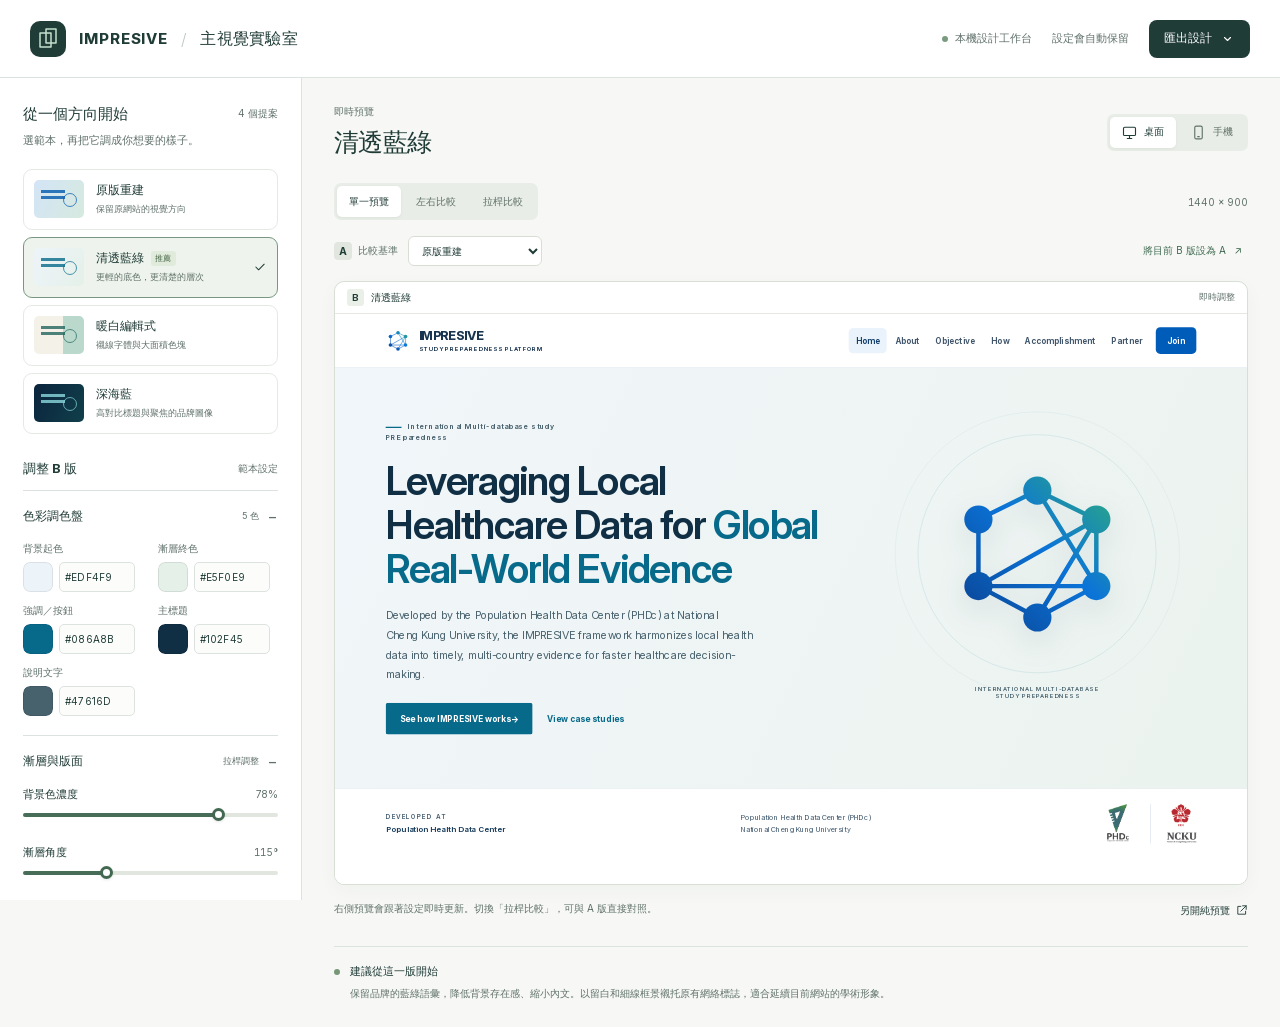
==== index.html @ 1b141976 "Initial commit" ====
<!doctype html>
<html lang="zh-Hant">
<head>
  <meta charset="utf-8">
  <meta name="viewport" content="width=device-width, initial-scale=1">
  <meta name="description" content="IMPRESIVE 首頁主視覺比較與即時調色工具">
  <title>IMPRESIVE — 主視覺實驗室</title>
  <link rel="icon" href="data:image/svg+xml,%3Csvg xmlns='http://www.w3.org/2000/svg' viewBox='0 0 40 40'%3E%3Crect width='40' height='40' rx='10' fill='%23203c37'/%3E%3Cpath d='M12 12h16v16H12z' fill='none' stroke='%23b7dbc9' stroke-width='2'/%3E%3C/svg%3E">
  <link rel="stylesheet" href="studio.css">
</head>
<body id="top">
  <header class="studio-header">
    <a class="studio-brand" href="#top" aria-label="IMPRESIVE 主視覺實驗室首頁">
      <svg class="studio-mark" viewBox="0 0 36 36" aria-hidden="true"><rect width="36" height="36" rx="10" fill="currentColor"/><path d="M10 12h11v14H10zM16 8h10v14H16z" fill="none" stroke="#c4e0ce" stroke-width="1.5"/></svg>
      <span><strong>IMPRESIVE</strong><span class="brand-divider">/</span><span>主視覺實驗室</span></span>
    </a>
    <div class="header-actions"><span class="local-badge"><i></i>本機設計工作台</span><span id="saveStatus" class="save-status" role="status">設定會自動保留</span>
      <details class="export-menu" id="exportMenu"><summary class="button button-dark">匯出設計 <svg viewBox="0 0 20 20" aria-hidden="true"><path d="m6 8 4 4 4-4"/></svg></summary><div class="export-options">
        <button type="button" id="downloadHtml">下載 B 版 HTML<span>含字型與圖像，可離線開啟</span></button>
        <button type="button" id="copyCss">複製 B 版 CSS 變數<span>保留目前色彩與版面參數</span></button>
        <button type="button" id="downloadJson">下載 A/B 設定 JSON</button>
        <button type="button" id="importJson">載入設定 JSON</button>
      </div></details>
    </div>
  </header>
  <main class="workbench">
    <aside class="controls" aria-label="主視覺調整控制台">
      <section class="preset-section">
        <div class="section-title"><h1>從一個方向開始</h1><span>4 個提案</span></div>
        <p class="section-description">選範本，再把它調成你想要的樣子。</p>
        <div id="presetList" class="preset-list" aria-label="設計範本"></div>
      </section>
      <div class="custom-title"><h2>調整 B 版</h2><span id="customBadge">範本設定</span></div>
      <details class="control-section" open><summary>色彩調色盤<span>5 色</span></summary><div id="colorControls" class="color-controls"></div></details>
      <details class="control-section" open><summary>漸層與版面<span>拉桿調整</span></summary><div id="rangeControls" class="range-controls"></div></details>
      <div class="switch-row"><label for="animateLogo">標誌動畫</label><input id="animateLogo" type="checkbox" role="switch"><span class="switch-visual" aria-hidden="true"></span></div>
      <div id="contrastStatus" class="contrast-status" role="status"></div>
      <div class="controls-footer"><button id="resetPreset" type="button" class="button button-outline">還原此範本</button><p>調整只影響比較頁，原網站維持原樣。</p></div>
    </aside>
    <section class="preview-workspace" aria-label="設計預覽與比較">
      <div class="preview-heading"><div><div class="preview-label">即時預覽 <span id="modifiedDot" hidden>已自訂</span></div><h2 id="currentName">清透藍綠</h2></div><div class="device-toggle" role="group" aria-label="預覽裝置"><button type="button" data-device="desktop" aria-pressed="true"><svg viewBox="0 0 20 20" aria-hidden="true"><rect x="2" y="3" width="16" height="11" rx="1.5"/><path d="M7 18h6M10 14v4"/></svg>桌面</button><button type="button" data-device="mobile" aria-pressed="false"><svg viewBox="0 0 20 20" aria-hidden="true"><rect x="5" y="1.5" width="10" height="17" rx="2"/><path d="M9 15.5h2"/></svg>手機</button></div></div>
      <div class="preview-toolbar"><div class="view-toggle" role="group" aria-label="比較模式"><button type="button" data-mode="single" aria-pressed="true">單一預覽</button><button type="button" data-mode="side" aria-pressed="false">左右比較</button><button type="button" data-mode="wipe" aria-pressed="false">拉桿比較</button></div><span id="canvasSize">1440 × 900</span></div>
      <div class="reference-bar"><label for="referencePreset"><strong>A</strong> 比較基準</label><select id="referencePreset" aria-label="A 版比較基準"><option value="original">原版重建</option><option value="refined">清透藍綠</option><option value="editorial">暖白編輯式</option><option value="navy">深海藍</option><option value="snapshot" hidden>已固定的自訂版本</option></select><button type="button" id="pinReference">將目前 B 版設為 A <span aria-hidden="true">↗</span></button></div>
      <div class="canvas-area" id="canvasArea"><div id="stage" class="stage" data-mode="single" data-device="desktop">
        <div class="preview-pane pane-a"><div class="pane-caption"><span class="version-label">A</span><strong id="referenceName">原版重建</strong><span>比較基準</span></div><div class="frame-shell" id="shellA"><iframe id="frameA" title="A 版：固定比較基準" sandbox="allow-scripts allow-popups allow-popups-to-escape-sandbox"></iframe></div></div>
        <div class="preview-pane pane-b"><div class="pane-caption"><span class="version-label">B</span><strong id="versionName">清透藍綠</strong><span>即時調整</span></div><div class="frame-shell" id="shellB"><iframe id="frameB" title="B 版：目前調整中的主視覺" sandbox="allow-scripts allow-popups allow-popups-to-escape-sandbox"></iframe></div></div>
        <div class="wipe-control" id="wipeControl" hidden><div class="wipe-line"><span><svg viewBox="0 0 32 20" aria-hidden="true"><path d="m10 5-5 5 5 5m12-10 5 5-5 5M16 3v14"/></svg></span></div><input type="range" min="0" max="100" value="50" id="wipeRange" aria-label="拖曳調整 A/B 比較分界" aria-valuetext="左側 A 版 50%，右側 B 版 50%"></div>
      </div></div>
      <div class="preview-footnote"><p id="previewHint">右側預覽會跟著設定即時更新。切換「拉桿比較」，可與 A 版直接對照。</p><button type="button" id="openPreview">另開純預覽 <svg viewBox="0 0 20 20" aria-hidden="true"><path d="M11 3h6v6M17 3l-9 9M8 4H3v13h13v-5"/></svg></button></div>
      <div class="direction-note"><span class="note-dot"></span><div><strong id="directionTitle">建議從這一版開始</strong><p id="directionDescription">以更輕的背景襯托品牌藍綠，縮小內文，讓標題與網絡標誌各自有清楚的位置。</p></div></div>
    </section>
  </main>
  <div id="toast" class="toast" role="status" hidden></div>
  <input id="importFile" type="file" accept=".json,application/json" hidden>
  <noscript><p class="noscript">請啟用 JavaScript 以使用即時調色與比較功能。</p></noscript>
  <script src="assets.js"></script>
  <script src="hero-preview.js"></script>
  <script src="studio.js"></script>
</body>
</html>
---- studio.css ----
:root{--paper:#f7f8f6;--panel:#fff;--ink:#203c37;--muted:#60716a;--line:#dce3de;--subtle:#edf1ed;--green:#295548;--focus:#197658;--radius:8px;color-scheme:light;font-family:StudioInter,'Microsoft JhengHei','PingFang TC',sans-serif;color:var(--ink);background:var(--paper);font-synthesis:none}
*{box-sizing:border-box}body{margin:0}button,input,select,summary{font:inherit}button,select,summary,input[type=color],input[type=range]{cursor:pointer}button,a,input,select,summary{-webkit-tap-highlight-color:transparent}button{color:inherit}button:disabled{opacity:.5;cursor:default}a{color:inherit;text-decoration:none}button:focus-visible,a:focus-visible,input:focus-visible,select:focus-visible,summary:focus-visible{outline:3px solid #83bba2;outline-offset:3px}button:active{transform:translateY(1px)}::selection{color:#fff;background:#346b57}*{scrollbar-width:thin;scrollbar-color:#bac8bd transparent}svg{width:20px;height:20px;fill:none;stroke:currentColor;stroke-width:1.5;stroke-linecap:round;stroke-linejoin:round;flex-shrink:0}h1,h2,p{margin:0}button{border:0;background:transparent}button,input,select{min-height:36px}input,select{caret-color:var(--focus)}[hidden]{display:none!important}
.studio-header{height:78px;display:flex;align-items:center;justify-content:space-between;gap:20px;padding:0 30px;border-bottom:1px solid var(--line);background:var(--panel)}.studio-brand{display:flex;align-items:center;gap:13px;white-space:nowrap}.studio-mark{width:36px;height:36px;stroke:none}.studio-brand>span{display:flex;align-items:center;gap:13px;font-size:16px;letter-spacing:.015em}.studio-brand strong{font-size:15px;letter-spacing:.06em;font-weight:750}.brand-divider{color:#bdc8c0;font-weight:300}.header-actions{display:flex;gap:20px;align-items:center}.local-badge{font-size:11px;color:var(--muted);display:flex;gap:7px;align-items:center}.local-badge i{width:6px;height:6px;border-radius:50%;background:#7b9b7f}.save-status{font-size:11px;color:var(--muted)}.button{display:inline-flex;align-items:center;justify-content:center;gap:8px;min-height:38px;border-radius:var(--radius);padding:0 15px;font-size:12px;font-weight:650;white-space:nowrap}.button-dark{background:var(--ink);color:#fff}.button-dark:hover{background:#31574c}.button-outline{border:1px solid #cbd7ce;background:#fff}.button-outline:hover{background:var(--subtle)}.export-menu{position:relative}.export-menu summary{list-style:none}.export-menu summary::-webkit-details-marker{display:none}.export-menu svg{width:15px}.export-options{position:absolute;z-index:10;right:0;top:48px;width:250px;padding:7px;border:1px solid var(--line);background:white;border-radius:12px;box-shadow:0 14px 35px #203c371c}.export-options button{display:block;width:100%;text-align:left;padding:12px;border-radius:6px;font-size:12px}.export-options button:hover{background:var(--subtle)}.export-options span{display:block;color:var(--muted);font-size:10px;margin-top:4px}
.workbench{display:grid;grid-template-columns:302px minmax(0,1fr);height:calc(100dvh - 78px);min-height:650px}.controls{overflow-y:auto;background:#fff;border-right:1px solid var(--line);padding:26px 23px 0}.section-title{display:flex;justify-content:space-between;align-items:center;gap:10px}.section-title h1{font-size:15px;font-weight:700}.section-title>span{font-size:10px;color:var(--muted)}.section-description{font-size:11px;line-height:1.8;margin:7px 0 18px;color:var(--muted)}.preset-list{display:grid;gap:7px}.preset{display:flex;align-items:center;text-align:left;gap:12px;min-height:61px;padding:10px;border:1px solid #e5e9e4;border-radius:9px;transition:background .18s,border-color .18s}.preset:hover{background:#f7f9f5;border-color:#b7c8ba}.preset[aria-pressed=true]{background:#eef4ed;border-color:#779780}.preset-art{position:relative;flex-shrink:0;overflow:hidden;width:50px;height:38px;border-radius:5px;background:linear-gradient(115deg,var(--c1),var(--c2))}.preset-art::before{content:'';position:absolute;top:10px;left:7px;width:24px;height:3px;background:var(--c3);box-shadow:0 6px 0 var(--c3);opacity:.8}.preset-art::after{content:'';position:absolute;right:7px;top:13px;width:12px;height:12px;border:1px solid var(--c3);border-radius:50%;opacity:.7}.preset[data-preset=editorial] .preset-art{background:linear-gradient(90deg,var(--c1) 58%,var(--c2) 58%)}.preset-text{flex:1}.preset-title{display:flex;align-items:center;gap:7px;font-size:12px;font-weight:650}.recommended{font-size:8px;letter-spacing:.05em;background:#e0ebdc;color:#456545;border-radius:3px;padding:2px 4px}.preset-subtitle{display:block;font-size:9px;color:var(--muted);margin-top:4px}.preset-check{width:14px;height:14px;opacity:0}.preset[aria-pressed=true] .preset-check{opacity:1}.custom-title{display:flex;align-items:center;justify-content:space-between;margin-top:26px;padding:0 0 12px;border-bottom:1px solid var(--line)}.custom-title h2{font-size:13px}.custom-title span{font-size:10px;color:var(--muted)}.control-section{border-bottom:1px solid var(--line)}.control-section>summary{display:flex;align-items:center;justify-content:space-between;padding:17px 0;font-size:12px;font-weight:650;list-style:none}.control-section>summary::after{content:'−';font-size:16px;line-height:1;font-weight:400;color:var(--muted);margin-left:8px}.control-section:not([open])>summary::after{content:'+'}.control-section>summary>span{margin-left:auto;color:var(--muted);font-weight:400;font-size:9px}.color-controls{display:grid;grid-template-columns:1fr 1fr;gap:12px 14px;padding-bottom:19px}.color-control>label{display:block;margin-bottom:6px;font-size:10px;color:var(--muted)}.color-field{display:flex;align-items:center;gap:6px}.color-field input[type=color]{appearance:none;-webkit-appearance:none;min-height:30px;height:30px;width:30px;flex:0 0 30px;padding:0;background:none;border:0;border-radius:7px;overflow:hidden}.color-field input[type=color]::-webkit-color-swatch-wrapper{padding:0}.color-field input[type=color]::-webkit-color-swatch{border:1px solid #00000015;border-radius:7px}.color-field input[type=color]::-moz-color-swatch{border:1px solid #00000015;border-radius:7px}.color-field input[type=text]{width:76px;min-width:0;min-height:30px;padding:4px 5px;border:1px solid var(--line);border-radius:5px;font-size:10px;letter-spacing:.02em;color:var(--ink);background:#fcfdfb}.color-field input[aria-invalid=true]{border-color:#a94e24;background:#fff7f1}.range-controls{display:grid;gap:17px;padding:0 0 20px}.range-label{display:flex;align-items:center;justify-content:space-between;margin-bottom:8px}.range-label label{font-size:11px}.range-label output{font-size:10px;color:var(--muted);font-variant-numeric:tabular-nums}.range-control input[type=range]{appearance:none;width:100%;display:block;height:4px;min-height:4px;border-radius:4px;background:linear-gradient(to right,#476d58 var(--range-progress,50%),#e1e7df var(--range-progress,50%));margin:11px 0}.range-control input::-webkit-slider-thumb{appearance:none;width:13px;height:13px;border-radius:50%;background:#fff;border:3px solid #42684f;box-shadow:0 1px 3px #203c3720}.range-control input::-moz-range-thumb{width:9px;height:9px;border-radius:50%;background:#fff;border:3px solid #42684f}.switch-row{display:flex;align-items:center;padding:17px 0;position:relative;font-size:11px}.switch-row label{flex:1;cursor:pointer}.switch-row input{position:absolute;right:0;width:34px;height:20px;min-height:20px;margin:0;opacity:0;z-index:2;cursor:pointer}.switch-visual{width:34px;height:20px;border-radius:12px;background:#d8e0d9;position:relative}.switch-visual::after{content:'';position:absolute;left:3px;top:3px;width:14px;height:14px;border-radius:50%;background:#fff;transition:transform .15s}.switch-row input:checked+.switch-visual{background:#42684f}.switch-row input:checked+.switch-visual::after{transform:translateX(14px)}.switch-row input:focus-visible+.switch-visual{outline:3px solid #83bba2;outline-offset:3px}.contrast-status{font-size:10px;line-height:1.7;padding:10px 11px;background:#edf3ed;color:#426448;border-radius:6px}.contrast-status.warning{color:#8b4419;background:#fff0df}.contrast-status strong{display:block;font-weight:650}.controls-footer{padding:18px 0 20px;background:#fff}.controls-footer button{width:100%;font-size:11px}.controls-footer p{font-size:9px;color:var(--muted);line-height:1.7;margin-top:10px;text-align:center}
.preview-workspace{min-width:0;overflow-y:auto;padding:27px 32px 24px;display:flex;flex-direction:column;align-items:stretch}.preview-heading{display:flex;align-items:center;justify-content:space-between;gap:12px}.preview-label{font-size:10px;color:var(--muted);display:flex;gap:9px;align-items:center}.preview-label span{font-size:9px;color:#6c7759;border:1px solid #cbd6bd;border-radius:4px;padding:1px 5px}.preview-heading h2{font-size:25px;letter-spacing:-.025em;font-weight:600;margin-top:7px}.device-toggle,.view-toggle{display:flex;align-items:center;gap:3px;border-radius:7px;padding:3px;background:#e9ede7}.device-toggle button,.view-toggle button{display:flex;align-items:center;justify-content:center;gap:7px;min-height:31px;font-size:10px;padding:0 12px;border-radius:5px;color:var(--muted);white-space:nowrap}.device-toggle button:hover,.view-toggle button:hover{color:var(--ink);background:#f4f6f0}.device-toggle button[aria-pressed=true],.view-toggle button[aria-pressed=true]{color:var(--ink);background:#fff;box-shadow:0 1px 3px #203c3710}.device-toggle svg{width:15px;height:15px}.preview-toolbar{display:flex;justify-content:space-between;align-items:center;gap:14px;margin-top:24px;margin-bottom:16px}.preview-toolbar>span{font-size:10px;color:var(--muted);font-variant-numeric:tabular-nums}.reference-bar{display:flex;align-items:center;gap:10px;margin-bottom:15px;min-height:30px;font-size:10px;color:var(--muted)}.reference-bar label{display:flex;align-items:center;gap:6px;white-space:nowrap}.reference-bar label strong{display:grid;place-items:center;width:18px;height:18px;border-radius:4px;background:#e1e7df;font-size:10px;color:var(--ink)}.reference-bar select{border:1px solid #d7dfd4;background:#fff;color:var(--ink);border-radius:6px;padding:0 23px 0 9px;min-height:30px;max-width:180px;font-size:10px}.reference-bar button{margin-left:auto;font-size:10px;min-height:30px;color:#416b51}.reference-bar button:hover{text-decoration:underline;text-underline-offset:4px}.reference-bar button span{margin-left:5px}.canvas-area{min-width:0;display:flex;justify-content:center;align-items:flex-start;padding:0;background:#e4e9e2;border-radius:10px;box-shadow:0 6px 20px #203c3709;overflow:hidden;border:1px solid #d8e0d6}.stage{width:100%;position:relative;display:grid;grid-template-columns:minmax(0,1fr);gap:16px;background:#e4e9e2}.preview-pane{min-width:0;position:relative;overflow:hidden;background:#fff}.pane-a{display:none}.pane-caption{height:32px;display:flex;align-items:center;gap:7px;padding:0 12px;background:#fff;border-bottom:1px solid #e5e9e2;font-size:10px;color:var(--muted)}.pane-caption strong{font-weight:550;color:var(--ink)}.pane-caption>span:last-child{margin-left:auto;font-size:9px}.version-label{font-size:9px;font-weight:700;width:17px;height:17px;border-radius:3px;background:#eaf0e7;display:grid;place-items:center;color:var(--ink)}.frame-shell{position:relative;overflow:hidden;background:#fff}.frame-shell iframe{position:absolute;top:0;left:0;border:0;width:1440px;height:900px;transform-origin:top left;display:block;background:#fff}.stage[data-mode=side]{grid-template-columns:1fr 1fr;gap:8px}.stage[data-mode=side] .pane-a{display:block}.stage[data-mode=wipe]{display:block}.stage[data-mode=wipe] .pane-a{display:block}.stage[data-mode=wipe] .pane-b{position:absolute;inset:0;clip-path:inset(0 0 0 var(--split,50%))}.stage[data-mode=wipe] .pane-b .pane-caption{justify-content:flex-end}.stage[data-mode=wipe] .pane-b .pane-caption>span:last-child{margin-left:0}.stage[data-mode=wipe] iframe{pointer-events:none}.wipe-control{position:absolute;inset:32px 0 0;z-index:3;--split:50%;pointer-events:none}.wipe-line{position:absolute;left:var(--split);top:0;bottom:0;width:2px;background:#fff;box-shadow:0 0 0 1px #203c3725;transform:translateX(-50%)}.wipe-line>span{display:grid;place-items:center;position:absolute;left:50%;top:50%;transform:translate(-50%,-50%);width:42px;height:42px;border-radius:50%;background:#fff;color:#244c3e;box-shadow:0 3px 16px #14291d30}.wipe-line svg{width:27px;height:20px}.wipe-control input{pointer-events:auto;position:absolute;inset:0;width:100%;height:100%;margin:0;opacity:0;cursor:ew-resize}.wipe-control:focus-within .wipe-line>span{outline:4px solid #83bba2}.stage[data-device=mobile]{max-width:390px}.stage[data-device=mobile][data-mode=side]{max-width:100%}.preview-footnote{display:flex;align-items:flex-start;justify-content:space-between;gap:15px;margin-top:14px;color:var(--muted);font-size:10px;line-height:1.8}.preview-footnote p{max-width:72ch}.preview-footnote button{display:flex;align-items:center;gap:6px;flex-shrink:0;min-height:22px;padding:0;font-size:10px;line-height:1.8;color:var(--ink)}.preview-footnote button:hover{text-decoration:underline;text-underline-offset:4px}.preview-footnote svg{width:12px;height:12px}.direction-note{display:flex;align-items:flex-start;gap:10px;border-top:1px solid var(--line);margin-top:25px;padding-top:17px;font-size:11px}.note-dot{flex-shrink:0;width:6px;height:6px;background:#789776;border-radius:50%;margin-top:5px}.direction-note strong{font-size:11px;font-weight:650}.direction-note p{font-size:10px;color:var(--muted);max-width:90ch;line-height:1.9;margin-top:5px;text-wrap:pretty}.toast{position:fixed;z-index:20;bottom:24px;left:50%;transform:translateX(-50%);max-width:calc(100vw - 32px);padding:12px 22px;border-radius:9px;background:#203c37;color:#fff;box-shadow:0 6px 25px #203c3725;font-size:12px;line-height:1.7}.noscript{position:fixed;inset:0;z-index:30;background:#fff;padding:40px}
.canvas-area{flex-shrink:0}.workbench{height:auto;min-height:calc(100dvh - 78px);align-items:start}.controls{height:calc(100dvh - 78px);position:sticky;top:0}.preview-workspace{overflow-y:visible}
@media(min-width:1700px){.workbench{grid-template-columns:322px minmax(0,1fr)}.controls{padding-inline:28px}.preview-workspace{padding:34px 48px}.preview-heading h2{font-size:28px}}
@media(max-width:1150px){.studio-header{padding-inline:22px}.save-status{display:none}.workbench{grid-template-columns:270px minmax(0,1fr)}.controls{padding-inline:17px}.preview-workspace{padding-inline:22px}.color-controls{gap:12px 8px}.color-field input[type=text]{width:72px}.local-badge{display:none}.preview-footnote{flex-wrap:wrap}}
@media(max-width:800px){.studio-header{height:67px;padding:0 16px}.studio-brand{gap:9px}.studio-brand>span{font-size:12px;gap:9px}.studio-brand strong{font-size:12px}.studio-mark{width:30px;height:30px}.header-actions{gap:0}.button-dark{font-size:10px;padding-inline:10px;min-height:34px}.workbench{display:flex;flex-direction:column;height:auto;min-height:0}.preview-workspace{order:-1;padding:24px 18px}.controls{overflow:visible;border-top:1px solid var(--line);border-right:0;padding:24px 20px;display:grid;grid-template-columns:1fr 1fr;align-items:start;gap:18px 24px}.preset-section{grid-column:1/-1}.preset-list{grid-template-columns:1fr 1fr}.section-description{margin-bottom:13px}.custom-title{grid-column:1/-1;margin-top:6px}.control-section{align-self:stretch}.color-controls{gap:14px 8px}.color-field input[type=text]{width:80px}.switch-row{grid-column:1}.contrast-status{grid-column:2}.controls-footer{grid-column:1/-1;display:flex;align-items:center;justify-content:space-between;gap:15px;padding:0}.controls-footer button{width:auto}.controls-footer p{margin:0;text-align:right}.preview-heading h2{font-size:23px}.preview-toolbar{margin-top:21px}.reference-bar{flex-wrap:wrap;gap:8px}.reference-bar button{font-size:9px}.direction-note{margin-top:20px}.preview-footnote{font-size:9px}.direction-note p{font-size:10px}}
@media(max-width:480px){.studio-brand>span{display:block;line-height:1.55}.studio-brand>span>strong{display:block;letter-spacing:.08em;font-size:10px}.brand-divider{display:none}.studio-brand>span>span:last-child{font-size:11px}.preview-workspace{padding:22px 14px}.device-toggle button{padding:0 9px;font-size:9px}.view-toggle button{padding:0 9px;font-size:9px}.preview-toolbar>span{font-size:8px}.reference-bar select{max-width:137px;font-size:9px}.reference-bar button{margin-left:0}.controls{display:block;padding-inline:20px}.preset-list{gap:7px}.preset{padding:8px;gap:7px}.preset-art{width:39px}.preset-subtitle{font-size:8px}.preset-title{font-size:10px;gap:4px}.recommended{font-size:7px}.preset-check{display:none}.custom-title{margin-top:24px}.color-controls{grid-template-columns:repeat(3,1fr);gap:14px 8px}.color-field{gap:5px}.color-field input[type=color]{width:25px;flex-basis:25px;height:28px;min-height:28px}.color-field input[type=text]{font-size:9px;width:68px;padding-inline:3px}.range-controls{gap:18px}.contrast-status{margin-bottom:16px}.controls-footer p{font-size:8px}.export-options{width:230px}.pane-caption{padding-inline:8px;font-size:8px;gap:5px}.pane-caption>span:last-child{display:none}.stage[data-mode=side]{gap:4px}.preview-footnote{gap:9px}.preview-footnote p{max-width:52ch}.direction-note p{line-height:1.8}}
@media(prefers-reduced-motion:reduce){*,*::before,*::after{transition:none!important;animation:none!important}}
@media(max-width:800px){.workbench{min-height:0}.controls{height:auto;position:static}}
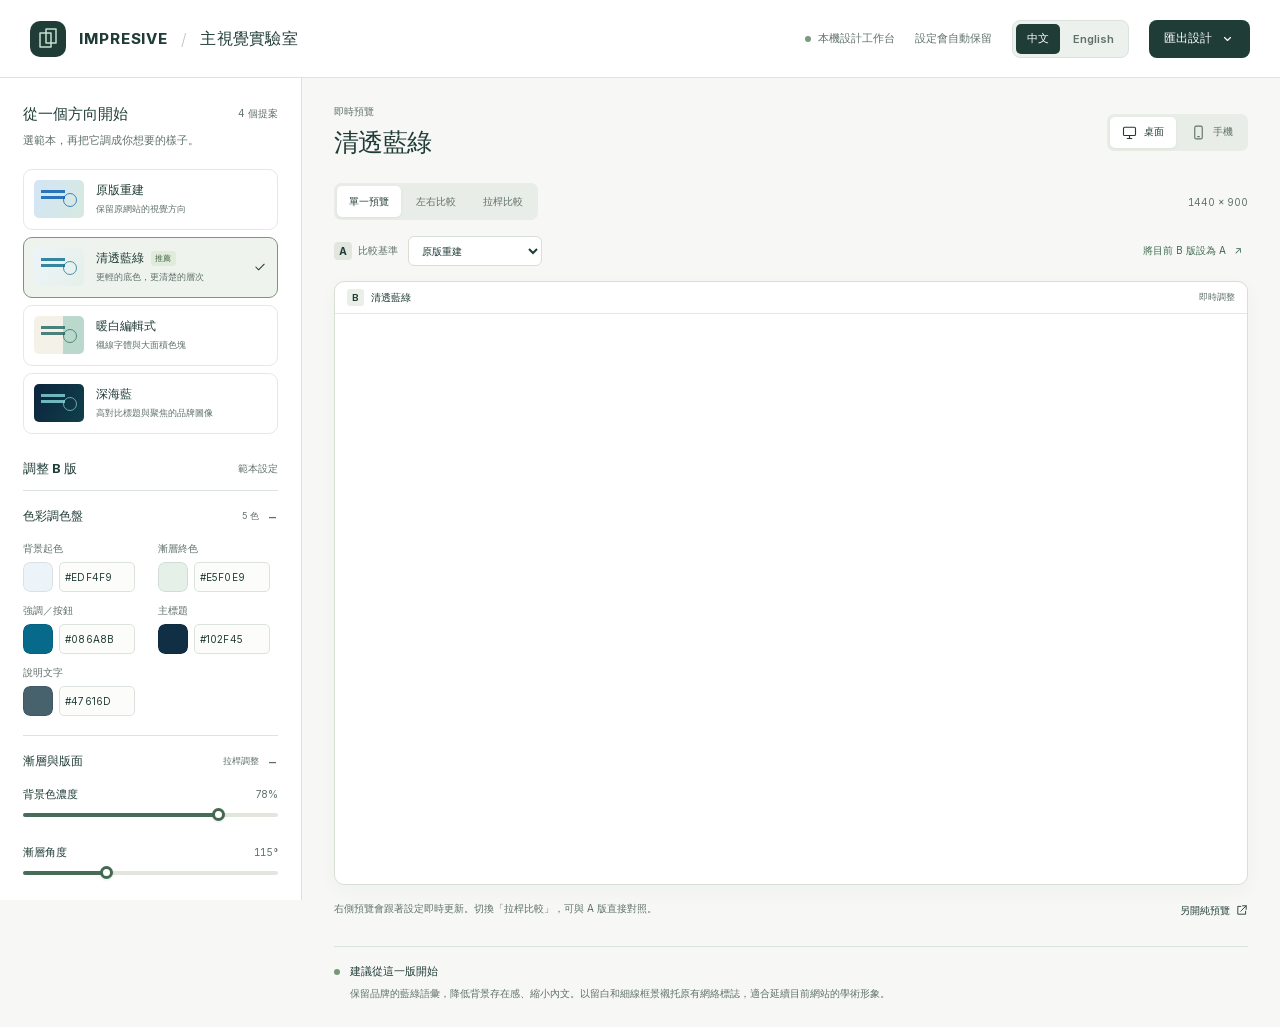
==== commit 85143f50: "Cn/En" ====
--- a/index.html
+++ b/index.html
@@ -7,6 +7,7 @@
   <title>IMPRESIVE — 主視覺實驗室</title>
   <link rel="icon" href="data:image/svg+xml,%3Csvg xmlns='http://www.w3.org/2000/svg' viewBox='0 0 40 40'%3E%3Crect width='40' height='40' rx='10' fill='%23203c37'/%3E%3Cpath d='M12 12h16v16H12z' fill='none' stroke='%23b7dbc9' stroke-width='2'/%3E%3C/svg%3E">
   <link rel="stylesheet" href="studio.css">
+  <link rel="stylesheet" href="studio-i18n.css">
 </head>
 <body id="top">
   <header class="studio-header">
@@ -15,6 +16,10 @@
       <span><strong>IMPRESIVE</strong><span class="brand-divider">/</span><span>主視覺實驗室</span></span>
     </a>
     <div class="header-actions"><span class="local-badge"><i></i>本機設計工作台</span><span id="saveStatus" class="save-status" role="status">設定會自動保留</span>
+      <div class="language-switch" role="group" aria-label="介面語言">
+        <button type="button" data-language="zh-Hant" lang="zh-Hant" aria-pressed="true">中文</button>
+        <button type="button" data-language="en" lang="en" aria-pressed="false">English</button>
+      </div>
       <details class="export-menu" id="exportMenu"><summary class="button button-dark">匯出設計 <svg viewBox="0 0 20 20" aria-hidden="true"><path d="m6 8 4 4 4-4"/></svg></summary><div class="export-options">
         <button type="button" id="downloadHtml">下載 B 版 HTML<span>含字型與圖像，可離線開啟</span></button>
         <button type="button" id="copyCss">複製 B 版 CSS 變數<span>保留目前色彩與版面參數</span></button>
@@ -55,6 +60,7 @@
   <noscript><p class="noscript">請啟用 JavaScript 以使用即時調色與比較功能。</p></noscript>
   <script src="assets.js"></script>
   <script src="hero-preview.js"></script>
+  <script src="studio-i18n.js"></script>
   <script src="studio.js"></script>
 </body>
 </html>
--- a/studio-i18n.css
+++ b/studio-i18n.css
@@ -0,0 +1,21 @@
+.language-switch{display:flex;align-items:center;gap:2px;padding:3px;border:1px solid var(--line);border-radius:8px;background:var(--subtle);flex-shrink:0}
+.language-switch button{min-height:30px;padding:0 11px;border-radius:5px;font-size:11px;font-weight:600;color:var(--muted);white-space:nowrap}
+.language-switch button:hover{background:#f7f9f5;color:var(--ink)}
+.language-switch button[aria-pressed=true]{background:var(--ink);color:#fff}
+html[lang=en] .preset-text{min-width:0}
+html[lang=en] .preset-title{flex-wrap:wrap;gap:4px 7px;line-height:1.4}
+html[lang=en] .preset-subtitle{line-height:1.5;overflow-wrap:break-word}
+html[lang=en] .section-title>span{flex-shrink:0}
+html[lang=en] .preview-toolbar,html[lang=en] .reference-bar{flex-wrap:wrap}
+html[lang=en] .controls-footer button{flex-shrink:0}
+html[lang=en] .export-options button{line-height:1.6}
+@media(max-width:1250px){.header-actions{gap:12px}.local-badge{display:none}}
+@media(max-width:800px){.header-actions{gap:10px}.language-switch button{min-height:26px;padding:0 8px;font-size:10px}}
+@media(max-width:480px){
+  .studio-header{gap:8px;padding-inline:12px}.studio-brand{gap:7px}.studio-brand>span>span:last-child{font-size:10px}.studio-mark{width:27px;height:27px}
+  .header-actions{gap:7px}.language-switch{padding:2px;border-radius:6px}.language-switch button{padding:0 7px;font-size:9px;min-height:27px}.button-dark{padding-inline:9px;font-size:9px;gap:3px}
+  html[lang=en] .preset{align-items:flex-start}
+  html[lang=en] .color-control>label{line-height:1.5;min-height:15px}
+  html[lang=en] .controls-footer{align-items:flex-start}
+  html[lang=en] .controls-footer p{max-width:23ch}
+}
